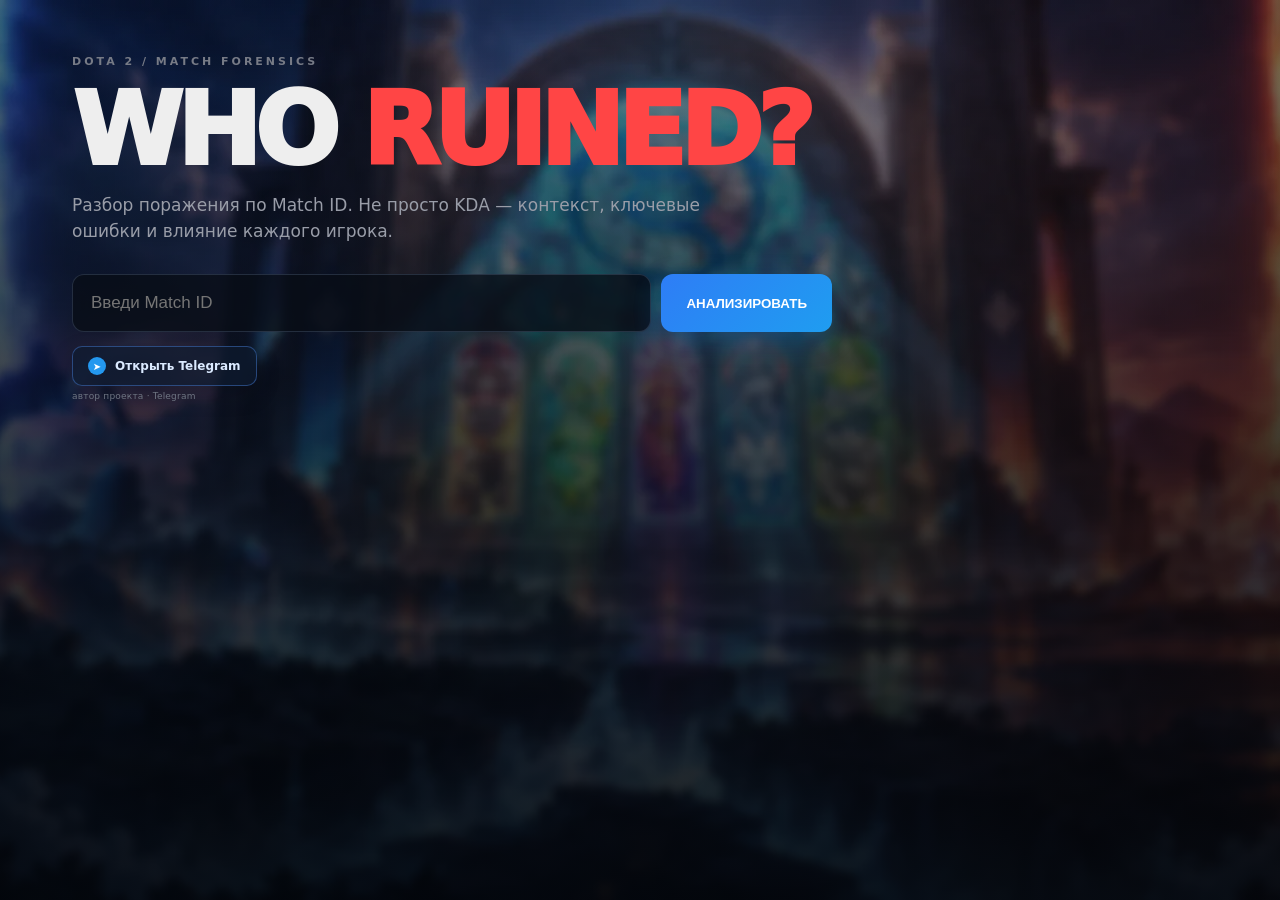
==== index.html @ 7ba457ff "Add files via upload" ====
<!doctype html>
<html lang="ru">
<head>
<meta charset="utf-8"><meta name="viewport" content="width=device-width,initial-scale=1">
<title>Who Ruined — Dota 2 Match Analyzer</title>
<link rel="stylesheet" href="css/style.css">
</head>
<body>
<div class="bg"></div>
<main class="app">
  <header>
    <div class="eyebrow">DOTA 2 / MATCH FORENSICS</div>
    <h1>WHO <span>RUINED?</span></h1>
    <p class="lead">Разбор поражения по Match ID. Не просто KDA — контекст, ключевые ошибки и влияние каждого игрока.</p>
    <form id="form" class="search">
      <input id="matchId" inputmode="numeric" placeholder="Введи Match ID" required>
      <button>АНАЛИЗИРОВАТЬ</button>
    </form>
    <a class="telegram" href="https://t.me/chinasd787" target="_blank" rel="noopener noreferrer"><span class="telegramIcon">➤</span> Открыть Telegram</a><span class="authorCaption">автор проекта · Telegram</span><div id="status" class="status"></div>
  </header>

  <section id="result" class="hidden">
    <div class="verdict">
      <div class="eyebrow">VERDICT</div>
      <div class="verdict-grid">
        <div>
          <div class="verdictHero"><img id="culpritHero" src="" alt=""></div><div class="verdictRank"><img id="culpritRank" src="" alt=""><span id="culpritRankText">—</span></div>
          <h2 id="culpritName">—</h2>
          <div class="impact"><span class="impactLabel">Влияние на поражение</span><b id="culpritScore" class="impactValue">—</b></div>
          <div id="confidence" class="confidence">Confidence —</div>
        </div>
        <div id="summary" class="summary"></div>
      </div>
      <div class="nearRuiner" id="nearRuiner"></div>
    </div>

    <div class="panel wide"><div class="panel-title">Матч в цифрах</div><div id="matchOverview"></div></div>
    <div class="panel wide winnerPanel"><div class="panel-title">Победившая команда · <span id="winnerTeamName">—</span></div><div id="winnerTeam"></div></div>
    <div class="panel wide storyPanel">
      <div class="panel-title">Как развивалась игра</div>
      <div id="matchStory"></div>
    </div>

    <div class="grid">
      <div class="panel wide">
        <div class="panel-title">Игроки проигравшей команды</div>
        <div id="players"></div>
      </div>
      <div class="panel">
        <div class="panel-title">Ключевые эпизоды</div>
        <div id="events"></div>
      </div>
    </div>

    <div class="panel">
      <div class="panel-title">Почему именно он?</div>
      <div id="reasons" class="reasons"></div>
    </div>
  </section>
</main>
<script src="js/app.js"></script>
</body>
</html>
---- css/style.css ----
*{box-sizing:border-box}html{background:#05070b}body{margin:0;background:#05070b;color:#eee;font-family:Inter,system-ui,Arial,sans-serif;min-height:100vh}.bg{position:fixed;inset:0;z-index:0;overflow:hidden;background:#05070b}.bg:before{content:"";position:absolute;inset:0;background:url('../assets/who-ruined-bg.webp') center center/cover no-repeat;}.bg:after{content:"";position:absolute;inset:0;background:linear-gradient(180deg,rgba(3,7,15,.42),rgba(4,7,13,.72) 52%,rgba(2,5,10,.9)),linear-gradient(90deg,rgba(7,27,58,.26),rgba(8,10,20,.05) 48%,rgba(70,23,10,.23));pointer-events:none}.app{position:relative;z-index:1}.app{max-width:1180px;margin:auto;padding:55px 22px 80px}.eyebrow{font-size:11px;letter-spacing:3px;color:#777b86;font-weight:800}h1{font-size:clamp(52px,9vw,100px);letter-spacing:-6px;line-height:.9;margin:18px 0 15px;font-weight:950}h1 span{color:#ff4545}.lead{max-width:680px;color:#999da8;font-size:17px;line-height:1.5}.search{display:flex;gap:10px;max-width:760px;margin-top:30px}.search input{flex:1;background:rgba(8,13,22,.78);border:1px solid rgba(100,120,150,.3);color:#fff;border-radius:12px;padding:18px;font-size:17px;outline:0}.search input:focus{border-color:#4b91f7}.telegram{display:inline-flex;align-items:center;gap:9px;margin-top:14px;padding:10px 15px;border:1px solid rgba(83,151,255,.38);border-radius:10px;background:rgba(14,27,48,.68);color:#dbeaff;text-decoration:none;font-size:12px;font-weight:800;box-shadow:0 8px 24px rgba(0,0,0,.16);}.telegram:hover{background:rgba(22,49,83,.82);border-color:rgba(83,151,255,.65);transform:translateY(-1px)}.telegramIcon{width:18px;height:18px;border-radius:50%;display:grid;place-items:center;background:#2498ef;color:#fff;font-size:10px}.authorCaption{display:block;margin-top:5px;color:#6e7582;font-size:9px;letter-spacing:.2px}.search button{border:0;border-radius:12px;background:linear-gradient(135deg,#2e7df6,#1f9df0);color:#fff;font-weight:900;padding:0 25px;cursor:pointer;box-shadow:0 8px 28px rgba(23,108,230,.22)}.status{min-height:24px;margin-top:12px;color:#777b86;font-size:13px}.hidden{display:none}.verdict,.panel{background:rgba(8,11,17,.84);border:1px solid rgba(105,120,145,.24);border-radius:18px;box-shadow:0 18px 60px rgba(0,0,0,.22);}.verdict{padding:27px;margin-top:35px}.verdict-grid{display:grid;grid-template-columns:1fr 1.5fr;gap:30px;align-items:center}.verdict h2{font-size:34px;margin:8px 0}.score b{font-size:60px;color:#ff4b4b}.score span{color:#777;font-size:18px}.confidence{color:#7bd59a;margin-top:4px}.summary{color:#a8abb4;line-height:1.6}.grid{display:grid;grid-template-columns:1fr 1fr;gap:15px;margin-top:15px}.panel{padding:22px;margin-top:15px}.grid .panel{margin-top:0}.panel-title{font-size:12px;text-transform:uppercase;letter-spacing:2px;color:#777b86;font-weight:900;margin-bottom:14px}.player{display:grid;grid-template-columns:42px 1fr auto;gap:12px;align-items:center;padding:14px 0;border-bottom:1px solid #20232a}.player:last-child{border:0}.avatar{width:38px;height:38px;border-radius:10px;background:#252832;display:grid;place-items:center;font-weight:900}.pname{font-weight:800}.meta{color:#777b86;font-size:12px;margin-top:3px}.pScore{font-weight:950;font-size:22px}.pScore.bad{color:#ff5555}.pScore.good{color:#6dd897}.event{padding:14px;border:1px solid #242730;border-radius:12px;margin-bottom:9px}.event b{display:block}.event small{color:#777b86}.event.danger{border-color:#5a2b31}.reasons{display:grid;grid-template-columns:repeat(2,1fr);gap:10px}.reason{padding:15px;background:#111319;border-radius:12px;border-left:3px solid #ff4545}.reason strong{display:block}.reason span{color:#969aa4;font-size:13px;line-height:1.45}.empty{color:#777b86;padding:15px 0}@media(max-width:750px){.search,.verdict-grid,.grid{display:flex;flex-direction:column}.search button{height:54px}.reasons{grid-template-columns:1fr}.app{padding-top:35px}}

.wide{grid-column:1/-1}.ov{display:grid;grid-template-columns:repeat(6,1fr);gap:10px}.ov div{background:#111319;border:1px solid #22252d;border-radius:12px;padding:14px}.ov span{display:block;color:#777b86;font-size:11px;text-transform:uppercase;letter-spacing:1px}.ov b{display:block;font-size:20px;margin-top:6px}.playerCard{padding:16px 0;border-bottom:1px solid #20232a}.playerCard:last-child{border:0}.playerCard.culprit{background:linear-gradient(90deg,rgba(255,69,69,.08),transparent);padding:16px;border-radius:12px}.playerHead{display:grid;grid-template-columns:52px 1fr auto;gap:12px;align-items:center}.heroIcon{width:52px;height:52px;border-radius:10px;object-fit:cover;background:#252832}.heroName{color:#ffb3b3;font-size:12px;margin-top:3px}.pScore{font-size:24px;font-weight:950;color:#ff5555}.statgrid{display:grid;grid-template-columns:repeat(6,1fr);gap:7px;margin:13px 0}.statgrid span{background:#111319;border-radius:8px;padding:8px;color:#777b86;font-size:10px}.statgrid b{display:block;color:#eee;font-size:13px;margin-top:3px}.build{display:flex;align-items:center;gap:7px;color:#777b86;font-size:11px}.build img{width:34px;height:34px;border-radius:7px;object-fit:cover;background:#20232a;border:1px solid #2b2f38}.build em{font-style:normal}.event:not(.danger){border-color:#273a31}
@media(max-width:900px){.ov{grid-template-columns:repeat(3,1fr)}.statgrid{grid-template-columns:repeat(3,1fr)}}
@media(max-width:550px){.ov{grid-template-columns:repeat(2,1fr)}.statgrid{grid-template-columns:repeat(2,1fr)}}
.heroName b{font-weight:700}.heroName small{opacity:.55;font-size:10px}

.verdictHero img{width:88px;height:88px;object-fit:cover;border-radius:10px;display:block;margin-bottom:8px}
.verdictRank{display:flex;align-items:center;gap:8px;margin:4px 0 8px}
.verdictRank img{width:38px;height:38px;object-fit:contain}

.hint{margin-top:10px;font-size:12px;opacity:.6}

.verdict{overflow:hidden}.verdict-grid{align-items:start}.verdictCopy{padding-top:2px}.verdictCopy p{color:#b5b8c1;line-height:1.65;margin:0 0 13px;font-size:15px}.verdictCopy p strong{color:#fff}.vmetrics{display:grid;grid-template-columns:repeat(2,1fr);gap:8px;margin:16px 0}.vmetric{background:#111319;border:1px solid #242730;border-radius:11px;padding:11px}.vmetric span{display:block;color:#777b86;font-size:10px;text-transform:uppercase;letter-spacing:1px}.vmetric b{display:block;font-size:15px;margin-top:4px;color:#eee}.vmetric small{display:block;color:#737782;font-size:10px;margin-top:3px}.verdictReasons h3{font-size:13px;text-transform:uppercase;letter-spacing:1.5px;color:#8a8e98;margin:14px 0 8px}.verdictReasons ul,.nearReasons{list-style:none;padding:0;margin:0;display:grid;gap:7px}.verdictReasons li,.nearReasons li{background:#111319;border-left:2px solid #ff4545;border-radius:9px;padding:9px 11px}.verdictReasons li b,.nearReasons li b{display:block;font-size:12px}.verdictReasons li span,.nearReasons li span{display:block;color:#858993;font-size:11px;line-height:1.4;margin-top:2px}.nearRuiner{grid-column:1/-1;margin-top:4px;background:linear-gradient(135deg,rgba(255,69,69,.08),rgba(255,255,255,.015));border:1px solid #3a2930;border-radius:14px;padding:15px}.nearHead{display:grid;grid-template-columns:48px 1fr auto;gap:11px;align-items:center}.nearHead img{width:48px;height:48px;border-radius:9px;object-fit:cover;background:#20232a}.nearLabel{font-size:9px;letter-spacing:1.7px;color:#ff8d8d;font-weight:900}.nearHead h3{font-size:17px;margin:3px 0 0}.nearHead p{margin:2px 0 0;color:#888c96;font-size:11px}.nearHead>strong{font-size:30px;color:#ff7777}.nearStats{display:grid;grid-template-columns:repeat(4,1fr);gap:7px;margin:12px 0}.nearStats span{background:#0d0f13;border-radius:8px;padding:7px;color:#777b86;font-size:10px}.nearStats b{color:#eee;margin-left:3px}.nearEmpty{color:#777b86;font-size:12px}.nearReasons{grid-template-columns:repeat(3,1fr)}.nearReasons li{border-left-color:#9a4d55}.nearReasons li b{font-size:11px}@media(max-width:750px){.vmetrics,.nearReasons,.nearStats{grid-template-columns:1fr}.nearHead{grid-template-columns:48px 1fr auto}}

/* Verdict: human-readable impact instead of a cryptic /100 score */
.impact{margin-top:10px}.impactLabel{display:block;color:#777b86;font-size:10px;text-transform:uppercase;letter-spacing:1.3px;font-weight:900}.impactValue{display:inline-block;margin-top:5px;font-size:24px;font-weight:950}.impactValue.very-high,.impactValue.high{color:#ff5b5b}.impactValue.moderate{color:#ffb45b}.impactValue.low{color:#d8c66b}.impactValue.minimal{color:#78d39a}
.event{padding:14px 15px}.eventTop{display:flex;align-items:center;justify-content:space-between;gap:8px;margin-bottom:8px}.eventTime{font-size:11px;color:#777b86;font-weight:800}.eventTag{font-size:8px;letter-spacing:1px;color:#72d79a;border:1px solid #31523e;border-radius:999px;padding:4px 7px;font-weight:900}.eventTag.bad{color:#ff9a9a;border-color:#603139}.eventWhat,.eventWhy{font-size:12px;line-height:1.45;color:#9b9faa;margin-top:7px}.eventWhat strong,.eventWhy strong{color:#d9dbe0}.eventWhy{padding-top:7px;border-top:1px solid #20232a}.event b{font-size:14px}.eventPlayer{display:flex;align-items:center;gap:10px;margin:4px 0 10px}.eventPlayer img{width:38px;height:38px;border-radius:8px;object-fit:cover;background:#20232a;border:1px solid #303541}.eventPlayer strong{display:block;font-size:13px;color:#eee}.eventPlayer span{display:block;color:#8d929e;font-size:11px;margin-top:2px}

.storyPanel{overflow:hidden}.storyGrid{display:grid;grid-template-columns:1fr 1fr;gap:10px}.phases{display:grid;gap:8px;grid-row:span 2}.phase,.turning,.lesson,.innocence{background:#111319;border:1px solid #242730;border-radius:12px;padding:14px}.phaseHead{display:flex;justify-content:space-between;align-items:center}.phaseHead b{font-size:14px}.phaseHead span,.phase small{color:#777b86;font-size:10px}.phase p{margin:8px 0 5px;color:#9b9faa;font-size:12px;line-height:1.45}.phase.bad{border-left:3px solid #ff5353}.phase.good{border-left:3px solid #69d594}.phase.neutral{border-left:3px solid #555b67}.turning{border-color:#573139;background:linear-gradient(135deg,rgba(255,69,69,.08),#111319)}.storyLabel{font-size:9px;letter-spacing:1.5px;color:#ff8585;font-weight:900}.goodLabel{color:#70d69a}.turning h3,.lesson h3,.innocence h3{font-size:16px;margin:8px 0 4px}.turnTime{font-size:12px;color:#ff9b9b;font-weight:900}.turning p,.lesson p,.innocence p{color:#9b9faa;font-size:12px;line-height:1.5;margin:9px 0}.turning>b{display:block;color:#ddd;font-size:11px;line-height:1.45}.lesson{border-color:#39452e}.nextGame{margin-top:10px;padding:10px;background:#0d0f13;border-radius:9px}.nextGame span{display:block;color:#777b86;font-size:9px;text-transform:uppercase;letter-spacing:1px}.nextGame b{display:block;color:#ddd;font-size:11px;margin-top:4px;line-height:1.4}.innocence{border-color:#294235}.innocence{background:linear-gradient(135deg,rgba(83,199,126,.05),#111319)}
@media(max-width:750px){.storyGrid{grid-template-columns:1fr}.phases{grid-row:auto}}

/* Winning team overview */
.winnerPanel{border-color:rgba(90,190,130,.25)}.winnerPanel .panel-title span{color:#75d69b}.winnerPlayer{display:grid;grid-template-columns:52px 1fr auto;align-items:center;gap:12px;padding:12px 0;border-bottom:1px solid #202a25}.winnerPlayer:last-child{border-bottom:0}.winnerPlayerMain b,.winnerPlayerMain span,.winnerPlayerMain small{display:block}.winnerPlayerMain b{font-size:14px}.winnerPlayerMain span{font-size:12px;color:#a0d7b4;margin-top:3px}.winnerPlayerMain small{font-size:11px;color:#828b87;margin-top:5px}.winnerPlayer>strong{font-size:13px;color:#7bd59a;white-space:nowrap}@media(max-width:550px){.winnerPlayer{grid-template-columns:42px 1fr}.winnerPlayer .heroIcon{width:42px;height:42px}.winnerPlayer>strong{grid-column:2}}
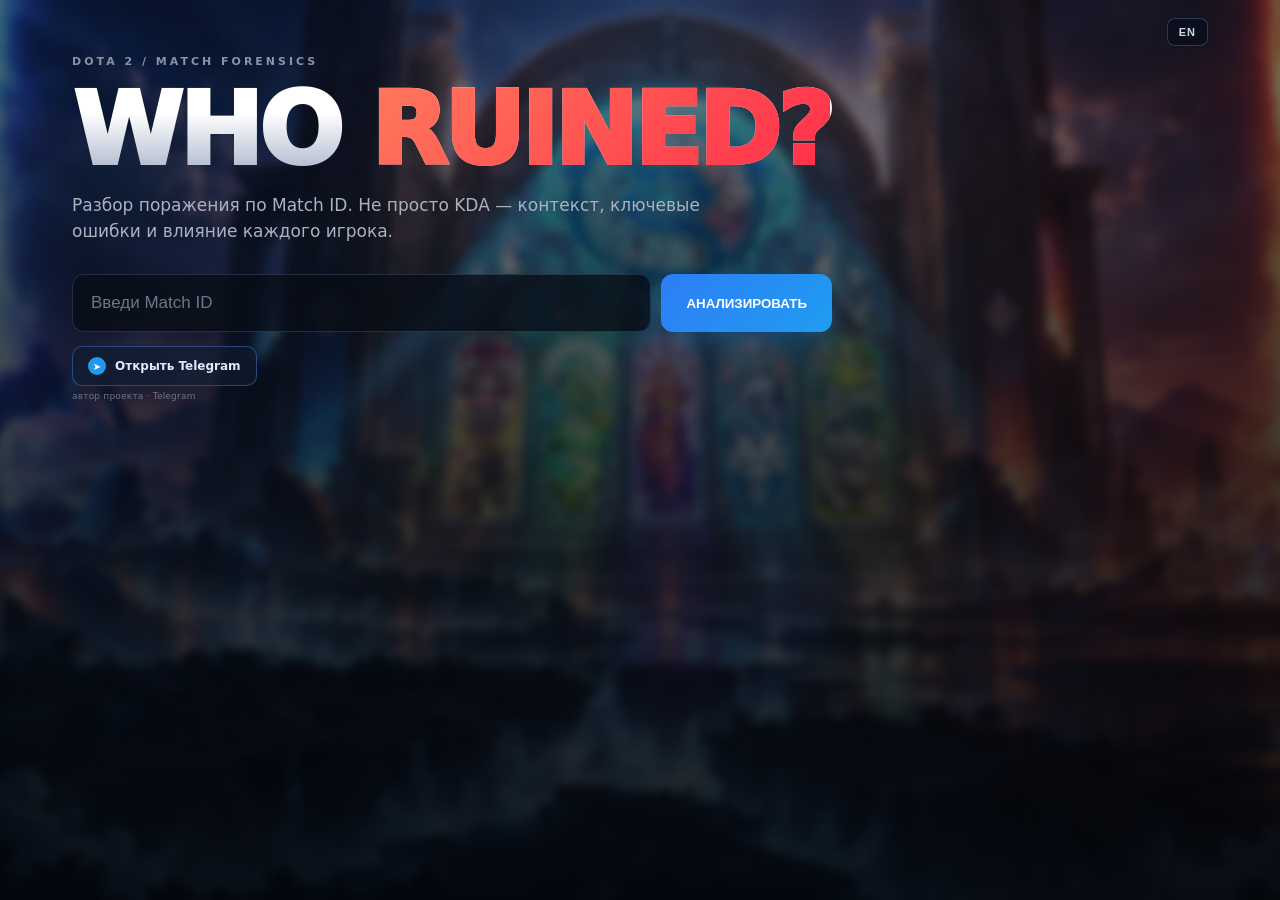
==== commit e37d7978: "Add files via upload" ====
--- a/index.html
+++ b/index.html
@@ -2,12 +2,14 @@
 <html lang="ru">
 <head>
 <meta charset="utf-8"><meta name="viewport" content="width=device-width,initial-scale=1">
+<meta name="description" content="Who Ruined — разбор поражения в Dota 2 по Match ID"><meta name="theme-color" content="#05070b">
 <title>Who Ruined — Dota 2 Match Analyzer</title>
 <link rel="stylesheet" href="css/style.css">
 </head>
 <body>
 <div class="bg"></div>
 <main class="app">
+  <button id="langBtn" class="langBtn" type="button" aria-label="Language">EN</button>
   <header>
     <div class="eyebrow">DOTA 2 / MATCH FORENSICS</div>
     <h1>WHO <span>RUINED?</span></h1>
@@ -16,25 +18,30 @@
       <input id="matchId" inputmode="numeric" placeholder="Введи Match ID" required>
       <button>АНАЛИЗИРОВАТЬ</button>
     </form>
-    <a class="telegram" href="https://t.me/chinasd787" target="_blank" rel="noopener noreferrer"><span class="telegramIcon">➤</span> Открыть Telegram</a><span class="authorCaption">автор проекта · Telegram</span><div id="status" class="status"></div>
+    <a class="telegram" href="https://t.me/chinasd787" target="_blank" rel="noopener noreferrer"><span class="telegramIcon">➤</span> Открыть Telegram</a><span class="authorCaption">автор проекта · Telegram</span><div id="status" class="status" role="status"></div><div id="parseNotice"></div><div id="history" class="history"></div>
   </header>
 
   <section id="result" class="hidden">
     <div class="verdict">
-      <div class="eyebrow">VERDICT</div>
+      <div class="verdictTop"><div class="eyebrow ruinerEyebrow">РУИНЕР</div><button id="whyRuinerBtn" type="button" class="whyRuinerBtn">ПОЧЕМУ ИМЕННО ОН?</button><button id="advocateBtn" type="button" class="whyRuinerBtn advBtn">АДВОКАТ</button></div>
       <div class="verdict-grid">
         <div>
           <div class="verdictHero"><img id="culpritHero" src="" alt=""></div><div class="verdictRank"><img id="culpritRank" src="" alt=""><span id="culpritRankText">—</span></div>
           <h2 id="culpritName">—</h2>
           <div class="impact"><span class="impactLabel">Влияние на поражение</span><b id="culpritScore" class="impactValue">—</b></div>
-          <div id="confidence" class="confidence">Confidence —</div>
+          <div id="confidence" class="confidence">Уверенность модели —</div>
         </div>
         <div id="summary" class="summary"></div>
       </div>
+      <div id="awards" class="awards verdictAwards"></div>
       <div class="nearRuiner" id="nearRuiner"></div>
+      <div id="advocate" class="advocate hidden"></div>
     </div>
 
+    <div class="panel wide resultScreen"><div class="resultScreenHead"><div><div class="eyebrow">MATCH REPORT</div><h2>Итоги матча</h2><p id="resultSubtitle">Ключевые игроки и переломные моменты</p></div><div class="btnRow"><button id="shareResult" type="button" class="shareBtn">КОПИРОВАТЬ ИТОГ</button><button id="shareCard" type="button" class="shareBtn alt">СКАЧАТЬ КАРТОЧКУ</button></div></div></div>
     <div class="panel wide"><div class="panel-title">Матч в цифрах</div><div id="matchOverview"></div></div>
+    <div class="panel wide"><div class="panel-title">Как менялось преимущество по золоту</div><div id="goldGraph" class="goldGraph"></div><div class="graphLegend"><span><i class="radDot"></i> Radiant</span><span><i class="direDot"></i> Dire</span><span><i class="deathDot"></i> Смерти руинера</span><small>График строится по доступным временным данным OpenDota.</small></div></div>
+    <div class="panel wide"><div class="panel-title">Сравнение с ожиданиями</div><p class="panelHint">GPM и XPM сопоставляются с контекстным ориентиром модели. Это не абсолютный рейтинг игрока.</p><div id="roleCompare" class="roleCompare"></div></div>
     <div class="panel wide winnerPanel"><div class="panel-title">Победившая команда · <span id="winnerTeamName">—</span></div><div id="winnerTeam"></div></div>
     <div class="panel wide storyPanel">
       <div class="panel-title">Как развивалась игра</div>
@@ -52,12 +59,11 @@
       </div>
     </div>
 
-    <div class="panel">
-      <div class="panel-title">Почему именно он?</div>
-      <div id="reasons" class="reasons"></div>
-    </div>
+
   </section>
 </main>
+<div id="whyRuinerModal" class="whyModal hidden" role="dialog" aria-modal="true" aria-labelledby="whyRuinerTitle"><div class="whyModalBackdrop" data-close-why="1"></div><div class="whyModalCard"><div class="whyModalHead"><h2 id="whyRuinerTitle">Почему именно он?</h2><button id="closeWhyRuiner" type="button" class="closeWhy" aria-label="Закрыть">×</button></div><p class="whyModalIntro">Разбор основан на показателях матча и доступных игровых событиях. Это оценка модели, а не утверждение, что один игрок единолично проиграл матч.</p><div id="whyRuinerContent" class="reasons"></div></div></div>
 <script src="js/app.js"></script>
+<script src="js/extras.js"></script>
 </body>
 </html>
--- a/css/style.css
+++ b/css/style.css
@@ -22,3 +22,82 @@
 
 /* Winning team overview */
 .winnerPanel{border-color:rgba(90,190,130,.25)}.winnerPanel .panel-title span{color:#75d69b}.winnerPlayer{display:grid;grid-template-columns:52px 1fr auto;align-items:center;gap:12px;padding:12px 0;border-bottom:1px solid #202a25}.winnerPlayer:last-child{border-bottom:0}.winnerPlayerMain b,.winnerPlayerMain span,.winnerPlayerMain small{display:block}.winnerPlayerMain b{font-size:14px}.winnerPlayerMain span{font-size:12px;color:#a0d7b4;margin-top:3px}.winnerPlayerMain small{font-size:11px;color:#828b87;margin-top:5px}.winnerPlayer>strong{font-size:13px;color:#7bd59a;white-space:nowrap}@media(max-width:550px){.winnerPlayer{grid-template-columns:42px 1fr}.winnerPlayer .heroIcon{width:42px;height:42px}.winnerPlayer>strong{grid-column:2}}
+
+/* Match report / role-aware comparison */
+.resultScreen{border-color:rgba(95,145,210,.32);background:linear-gradient(135deg,rgba(17,25,39,.96),rgba(8,11,17,.94))}.resultScreenHead{display:flex;align-items:center;justify-content:space-between;gap:18px;margin-bottom:20px}.resultScreenHead h2{font-size:28px;margin:5px 0}.resultScreenHead p,.panelHint{font-size:12px;color:#858c9a;margin:0}.shareBtn{border:1px solid #35465f;background:#182338;color:#c8ddff;border-radius:9px;padding:12px 15px;font-weight:850;font-size:10px;letter-spacing:1px;cursor:pointer}.shareBtn:hover{background:#223754}.awards{display:grid;grid-template-columns:repeat(3,minmax(0,1fr));gap:11px}.awardCard{padding:16px;border:1px solid #292f3a;background:rgba(10,13,19,.7);border-radius:13px;min-width:0}.awardCard.good{border-top:2px solid #69d79a}.awardCard.neutral{border-top:2px solid #7baeff}.awardCard.bad{border-top:2px solid #ff666b}.awardLabel{font-size:9px;letter-spacing:1.5px;font-weight:950;color:#8993a4}.awardCard.good .awardLabel{color:#72dca0}.awardCard.bad .awardLabel{color:#ff8589}.awardPlayer{display:flex;align-items:center;gap:10px;margin-top:13px}.awardPlayer img{width:46px;height:46px;object-fit:cover;border-radius:9px;background:#242a35}.awardPlayer b,.awardPlayer span{display:block}.awardPlayer b{font-size:13px;overflow-wrap:anywhere}.awardPlayer span{font-size:10px;color:#8e98a8;margin-top:4px}.awardCard p{font-size:11px;color:#b1b8c5;margin:12px 0 8px}.awardCard small{font-size:10px;color:#7f8999;line-height:1.5}.goldGraph svg{width:100%;height:auto;display:block;margin-top:8px}.graphLabels{display:flex;justify-content:space-between;color:#8a94a5;font-size:10px}.graphFoot{font-size:10px;color:#778293;margin-top:7px}.graphLegend{display:flex;align-items:center;gap:15px;flex-wrap:wrap;color:#8a94a5;font-size:10px;margin-top:8px}.graphLegend i{display:inline-block;width:7px;height:7px;border-radius:50%;margin-right:5px}.radDot{background:#7bb7ff}.direDot{background:#ff986e}.graphLegend small{margin-left:auto;color:#656f7e}.roleCompare{display:grid;gap:7px;margin-top:13px}.roleRow{display:grid;grid-template-columns:40px minmax(130px,1.3fr) minmax(110px,1fr) minmax(110px,1fr) auto;gap:11px;align-items:center;padding:10px;background:#10141c;border:1px solid #252b36;border-radius:10px}.roleRow>img{width:40px;height:40px;object-fit:cover;border-radius:7px;background:#252a35}.rolePlayer b,.rolePlayer span{display:block}.rolePlayer b{font-size:12px}.rolePlayer span{font-size:10px;color:#7f8999;margin-top:4px}.roleMetric>span{display:block;color:#778293;font-size:9px;margin-bottom:5px}.roleMetric>div{height:4px;border-radius:99px;background:#252b36;overflow:hidden}.roleMetric>div i{display:block;height:100%;background:linear-gradient(90deg,#4b83d5,#74d7a0);border-radius:99px}.roleMetric>b{display:block;font-size:11px;margin-top:5px}.roleMetric>b small{color:#8d9cb1;font-size:9px;margin-left:3px}.teamTag{font-style:normal;font-size:8px;letter-spacing:.5px;font-weight:900;white-space:nowrap}.teamTag.won{color:#70d89b}.teamTag.lost{color:#ff8787}
+@media(max-width:800px){.awards{grid-template-columns:1fr}.roleRow{grid-template-columns:36px 1fr 1fr}.roleRow>img{width:36px;height:36px}.rolePlayer{grid-column:2/-1;grid-row:1}.roleMetric{grid-row:2}.teamTag{grid-column:3;grid-row:1;justify-self:end}.resultScreenHead{align-items:flex-start;flex-direction:column}.graphLegend small{margin-left:0}}
+
+/* Update 3.10: ruiner label, awards placement and explanation modal */
+.verdictTop{display:flex;align-items:center;justify-content:space-between;gap:14px;margin-bottom:18px}
+.ruinerEyebrow{font-size:15px;letter-spacing:3px;color:#ff4545;font-weight:950;text-shadow:0 0 18px rgba(255,55,65,.2)}
+.whyRuinerBtn{border:1px solid rgba(255,75,82,.55);background:rgba(75,17,24,.45);color:#ff9b9f;border-radius:8px;padding:10px 13px;font-size:10px;font-weight:900;letter-spacing:.7px;cursor:pointer}
+.whyRuinerBtn:hover{background:rgba(115,25,33,.65);border-color:#ff666b;color:#fff}
+.verdictAwards{margin-top:24px;grid-template-columns:repeat(3,minmax(0,1fr))}
+.whyModal{position:fixed;inset:0;z-index:20;display:grid;place-items:center;padding:20px}
+.whyModal.hidden{display:none}
+.whyModalBackdrop{position:absolute;inset:0;background:rgba(0,0,0,.78);backdrop-filter:blur(7px)}
+.whyModalCard{position:relative;width:min(760px,100%);max-height:min(82vh,850px);overflow:auto;padding:24px;background:#0c1018;border:1px solid rgba(255,90,100,.32);border-radius:16px;box-shadow:0 28px 100px rgba(0,0,0,.6)}
+.whyModalHead{display:flex;align-items:center;justify-content:space-between;gap:15px}
+.whyModalHead h2{margin:0;color:#ff696f;font-size:23px}
+.closeWhy{width:36px;height:36px;border:1px solid #363b47;border-radius:9px;background:#171b24;color:#ddd;font-size:25px;line-height:1;cursor:pointer}
+.whyModalIntro{font-size:13px;line-height:1.6;color:#9da4b2;margin:14px 0 18px}
+.whyModalCard .reasons{grid-template-columns:repeat(2,minmax(0,1fr))}
+@media(max-width:750px){.verdictAwards{grid-template-columns:1fr}.whyModalCard{padding:18px}.whyModalCard .reasons{grid-template-columns:1fr}.verdictTop{align-items:flex-start}}
+
+/* ===== v4.0 visual polish ===== */
+:root{--ac:#ff4545;--bl:#4b91f7;--glass:rgba(9,13,21,.72)}
+h1{letter-spacing:-4px;background:linear-gradient(180deg,#fff 30%,#a9b4c9);-webkit-background-clip:text;background-clip:text;color:transparent}
+h1 span{background:linear-gradient(135deg,#ff7a5c,#ff2d4a);-webkit-background-clip:text;background-clip:text;color:transparent;filter:drop-shadow(0 0 22px rgba(255,60,70,.35))}
+.eyebrow{color:#8a93a6}.lead{color:#aab1bf}
+.verdict,.panel{background:var(--glass);-webkit-backdrop-filter:blur(14px) saturate(1.2);backdrop-filter:blur(14px) saturate(1.2);transition:border-color .25s}
+.verdict{border-color:rgba(255,80,90,.3);box-shadow:0 24px 80px rgba(0,0,0,.38),0 0 90px rgba(255,50,60,.07)}
+.panel:hover{border-color:rgba(125,155,205,.4)}
+.panel-title{position:relative;padding-left:13px}
+.panel-title:before{content:"";position:absolute;left:0;top:.12em;bottom:.12em;width:3px;border-radius:3px;background:linear-gradient(var(--ac),var(--bl))}
+@keyframes rise{from{opacity:0;transform:translateY(14px)}to{opacity:1;transform:none}}
+#result:not(.hidden)>*{animation:rise .5s both}
+#result>*:nth-child(2){animation-delay:.05s}#result>*:nth-child(3){animation-delay:.1s}#result>*:nth-child(4){animation-delay:.15s}#result>*:nth-child(n+5){animation-delay:.2s}
+.search input{transition:border-color .2s,box-shadow .2s}.search input:focus{box-shadow:0 0 0 4px rgba(75,145,247,.16)}
+.search input::placeholder{color:#6d7686}
+.search button{transition:transform .15s,box-shadow .2s}.search button:hover{transform:translateY(-1px);box-shadow:0 12px 34px rgba(23,108,230,.42)}.search button:active{transform:none}
+:focus-visible{outline:2px solid var(--bl);outline-offset:2px}
+.playerCard,.winnerPlayer,.awardCard{transition:transform .2s,border-color .2s}
+.playerCard:hover,.awardCard:hover{transform:translateY(-2px)}
+.playerCard.culprit{box-shadow:0 0 0 1px rgba(255,70,80,.5),0 0 44px rgba(255,50,60,.13)}
+.verdictHero img{filter:drop-shadow(0 10px 30px rgba(255,50,60,.3))}
+@keyframes spin{to{transform:rotate(360deg)}}
+.status.loading:before{content:"";display:inline-block;width:12px;height:12px;margin-right:8px;border:2px solid #3a4558;border-top-color:var(--bl);border-radius:50%;vertical-align:-2px;animation:spin .7s linear infinite}
+.status.err{color:#ff8a8f}
+.deathMark{fill:#ff4b55;stroke:#fff;stroke-width:1.5;cursor:help}
+.deathDot{display:inline-block;width:9px;height:9px;border-radius:50%;background:#ff4b55;border:1.5px solid #fff;margin-right:4px}
+.langBtn{position:absolute;top:18px;right:22px;border:1px solid rgba(120,140,175,.35);background:rgba(10,16,27,.7);color:#cfd8ea;border-radius:8px;padding:7px 11px;font-size:11px;font-weight:900;letter-spacing:1px;cursor:pointer;backdrop-filter:blur(8px)}
+.langBtn:hover{border-color:var(--bl);color:#fff}
+.btnRow{display:flex;gap:10px;flex-wrap:wrap}
+.shareBtn.alt{background:rgba(20,40,70,.55);border-color:rgba(83,151,255,.45);color:#cfe2ff}
+.history{display:flex;flex-wrap:wrap;gap:7px;align-items:center;margin-top:10px;color:#6e7582;font-size:12px}
+.chip{border:1px solid rgba(120,140,175,.28);background:rgba(10,16,27,.66);color:#bcc6d8;border-radius:999px;padding:5px 11px;font-size:12px;cursor:pointer;transition:border-color .2s,background .2s}
+.chip b{color:#ff7a80;margin-left:3px}.chip:hover{border-color:var(--bl);background:rgba(20,40,70,.7)}.chip.clr{color:#808a9c;padding:5px 9px}
+.notice{margin-top:10px;max-width:760px;padding:10px 14px;border:1px solid rgba(255,176,46,.4);background:rgba(60,40,8,.5);color:#ffd48a;border-radius:10px;font-size:13px;line-height:1.5}
+.notice button{margin-left:8px;border:1px solid rgba(255,176,46,.6);background:rgba(255,176,46,.14);color:#ffe2ad;border-radius:7px;padding:4px 10px;font-weight:800;font-size:11px;cursor:pointer}
+.notice button:disabled{opacity:.5;cursor:default}
+.advBtn{border-color:rgba(106,211,154,.5);background:rgba(14,52,34,.45);color:#8fe3b4;margin-left:8px}
+.advBtn:hover{background:rgba(20,80,52,.6);border-color:#6ad39a;color:#fff}
+.verdictTop{flex-wrap:wrap;gap:8px}
+.advocate{margin-top:18px;padding:18px 20px;border:1px solid rgba(106,211,154,.35);background:rgba(10,36,24,.5);border-radius:14px}
+.advocate h3{margin:0 0 10px;color:#8fe3b4;font-size:14px;letter-spacing:1.5px;text-transform:uppercase}
+.advocate ul{list-style:none;margin:0;padding:0;display:grid;gap:9px}
+.advocate li{display:grid;gap:2px}.advocate li b{color:#e7f7ee;font-size:14px}.advocate li span{color:#9fb8aa;font-size:13px;line-height:1.5}
+.leaverTag{display:inline-block;margin-left:6px;padding:2px 6px;border-radius:5px;background:rgba(255,176,46,.18);color:#ffc766;font-size:9px;font-weight:900;letter-spacing:.8px;vertical-align:2px}
+.calNote{color:#6ad39a;font-size:11px}
+::-webkit-scrollbar{width:10px;height:10px}::-webkit-scrollbar-thumb{background:#262e3d;border-radius:8px}::-webkit-scrollbar-track{background:transparent}
+@media(max-width:600px){h1{letter-spacing:-2px}.search{flex-direction:column}.search button{padding:16px}.langBtn{top:12px;right:14px}.app{padding-top:50px}}
+@media(prefers-reduced-motion:reduce){*{animation:none!important;transition:none!important}}
+
+/* ===== v4.0.1 performance fixes ===== */
+.verdict,.panel{-webkit-backdrop-filter:none;backdrop-filter:none;background:rgba(9,13,21,.9)}
+.langBtn{-webkit-backdrop-filter:none;backdrop-filter:none;background:rgba(10,16,27,.9)}
+.whyModalBackdrop{-webkit-backdrop-filter:none;backdrop-filter:none;background:rgba(0,0,0,.84)}
+h1 span{filter:none;text-shadow:none}
+.verdictHero img{filter:none}
+.bg{transform:translateZ(0);contain:strict}
+#result>*{animation-duration:.35s}
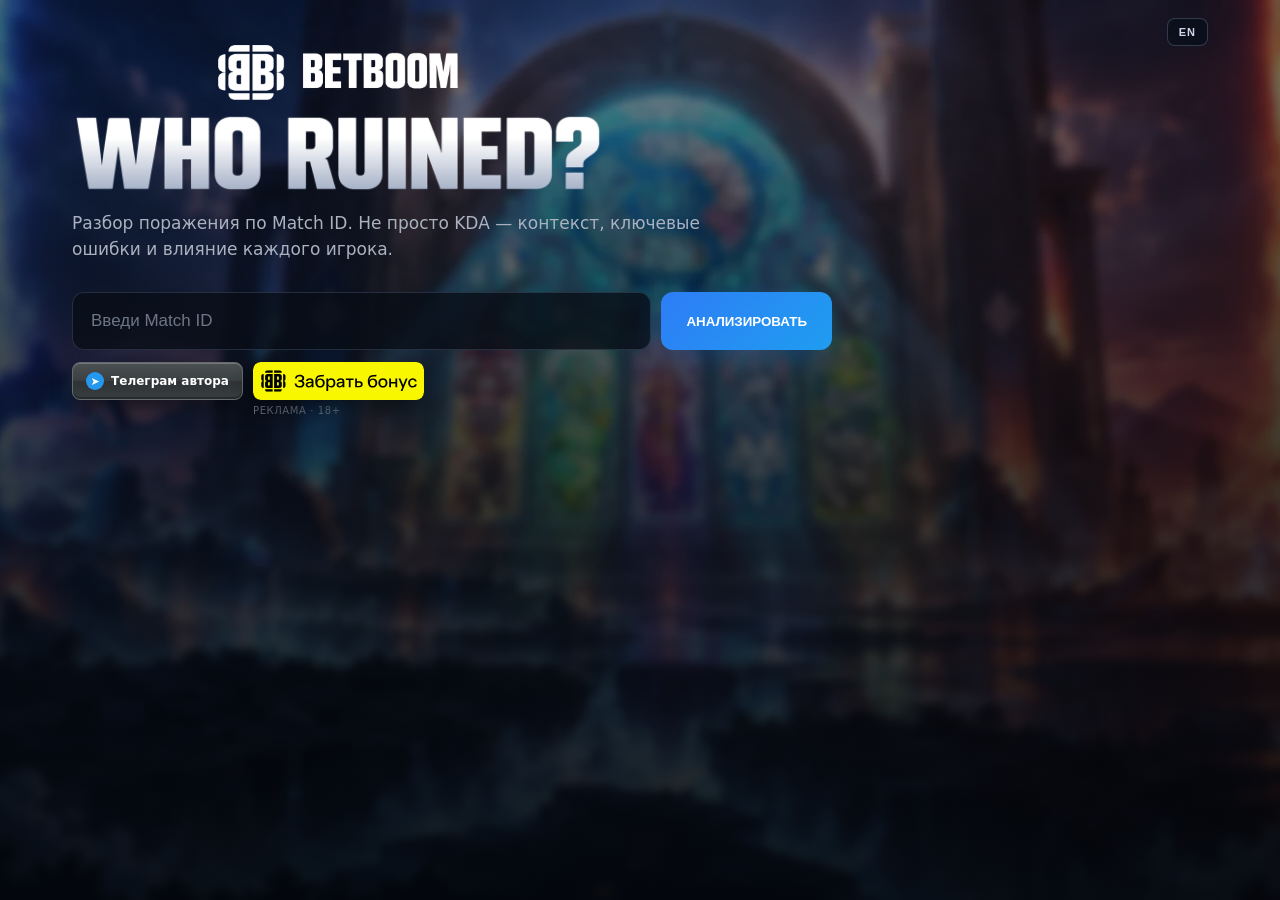
==== commit 4478f7a7: "Add files via upload" ====
--- a/index.html
+++ b/index.html
@@ -9,16 +9,18 @@
 <body>
 <div class="bg"></div>
 <main class="app">
-  <button id="langBtn" class="langBtn" type="button" aria-label="Language">EN</button>
+  <div class="topBar"><button id="langBtn" class="langBtn" type="button" aria-label="Language">EN</button></div>
   <header>
-    <div class="eyebrow">DOTA 2 / MATCH FORENSICS</div>
-    <h1>WHO <span>RUINED?</span></h1>
+    <div class="titleBlock">
+      <img class="bbLogo" src="assets/betboom-logo.png" alt="BetBoom" width="681" height="156">
+      <h1 class="titleBanner"><img src="assets/who-ruined-logo.png" alt="Who Ruined?" width="1100" height="170" fetchpriority="high"></h1>
+    </div>
     <p class="lead">Разбор поражения по Match ID. Не просто KDA — контекст, ключевые ошибки и влияние каждого игрока.</p>
     <form id="form" class="search">
       <input id="matchId" inputmode="numeric" placeholder="Введи Match ID" required>
       <button>АНАЛИЗИРОВАТЬ</button>
     </form>
-    <a class="telegram" href="https://t.me/chinasd787" target="_blank" rel="noopener noreferrer"><span class="telegramIcon">➤</span> Открыть Telegram</a><span class="authorCaption">автор проекта · Telegram</span><div id="status" class="status" role="status"></div><div id="parseNotice"></div><div id="history" class="history"></div>
+    <div class="ctaRow"><a class="telegram tgInline" href="https://t.me/chinasd787" target="_blank" rel="noopener noreferrer"><span class="telegramIcon">➤</span> Телеграм автора</a><div class="promoBlock"><a id="betboomBtn" class="betboomBtn" href="https://betboom.ru/link/RWRF7B/" target="_blank" rel="sponsored nofollow noopener noreferrer" aria-label="BetBoom — забрать бонус"><img src="assets/betboom-bonus.svg" alt="Забрать бонус — BetBoom" width="189" height="42"></a><span class="adLabel">Реклама · 18+</span></div></div><div id="status" class="status" role="status"></div><div id="parseNotice"></div><div id="history" class="history"></div>
   </header>
 
   <section id="result" class="hidden">
--- a/css/style.css
+++ b/css/style.css
@@ -101,3 +101,105 @@
 .verdictHero img{filter:none}
 .bg{transform:translateZ(0);contain:strict}
 #result>*{animation-duration:.35s}
+
+/* ===== v4.3 title banner + BetBoom promo button ===== */
+h1.titleBanner{margin:0 0 6px;letter-spacing:0;background:none;color:inherit;line-height:0}
+h1.titleBanner img{display:block;width:min(100%,560px);height:auto;border-radius:14px;box-shadow:0 14px 44px rgba(0,0,0,.5),0 0 0 1px rgba(255,255,255,.08)}
+.ctaRow{display:flex;flex-wrap:wrap;align-items:center;gap:18px 22px;margin-top:14px}
+.tgBlock{display:flex;flex-wrap:wrap;align-items:center;gap:8px 12px}
+.promoBlock{display:flex;flex-direction:column;align-items:flex-start;gap:5px}
+.betboomBtn{position:relative;display:block;width:min(100%,300px);padding:12px 18px;border-radius:14px;overflow:hidden;text-decoration:none;
+ background:linear-gradient(180deg,#f3f4f6 0%,#d9dce0 46%,#bcc0c6 50%,#d3d7db 78%,#e6e8eb 100%);
+ border:1px solid #8c9199;box-shadow:inset 0 1px 0 #fff,inset 0 -2px 0 rgba(0,0,0,.14),0 8px 22px rgba(0,0,0,.45);
+ transition:transform .15s,box-shadow .2s,filter .2s}
+.betboomBtn img{position:relative;z-index:1;display:block;width:100%;height:auto}
+.betboomBtn:before{content:"";position:absolute;top:0;bottom:0;left:-60%;width:40%;z-index:2;pointer-events:none;
+ background:linear-gradient(100deg,transparent,rgba(255,255,255,.75),transparent);transform:skewX(-18deg);transition:left .6s ease}
+.betboomBtn:hover{transform:translateY(-2px);filter:brightness(1.04);box-shadow:inset 0 1px 0 #fff,inset 0 -2px 0 rgba(0,0,0,.14),0 14px 30px rgba(0,0,0,.55)}
+.betboomBtn:hover:before{left:130%}.betboomBtn:active{transform:none}
+.adLabel{font-size:10px;letter-spacing:.6px;color:#667082;text-transform:uppercase}
+@media(max-width:600px){.betboomBtn{width:100%}.ctaRow{gap:14px}}
+
+/* ===== v4.4 dark / white-ink style for banner and BetBoom button ===== */
+h1.titleBanner img{box-shadow:0 14px 44px rgba(0,0,0,.55),0 0 0 1px rgba(255,255,255,.14)}
+.betboomBtn{background:linear-gradient(180deg,#3a3f41 0%,#2a2e30 47%,#1d2022 51%,#262a2c 80%,#2f3436 100%);
+ border:1px solid #4d5356;box-shadow:inset 0 1px 0 rgba(255,255,255,.22),inset 0 -2px 0 rgba(0,0,0,.35),0 8px 22px rgba(0,0,0,.5)}
+.betboomBtn:before{background:linear-gradient(100deg,transparent,rgba(255,255,255,.28),transparent)}
+.betboomBtn:hover{filter:brightness(1.12);border-color:#6a7174;box-shadow:inset 0 1px 0 rgba(255,255,255,.3),inset 0 -2px 0 rgba(0,0,0,.35),0 14px 30px rgba(0,0,0,.6)}
+
+/* ===== v4.5 lettering logo, BetBoom mark, one-line CTA row ===== */
+.brandMark{width:56px;height:56px;padding:9px;margin:0 0 12px;display:flex;align-items:center;justify-content:center;border-radius:13px;
+ background:linear-gradient(180deg,#2c302f,#1d2120);border:1px solid rgba(255,255,255,.18);box-shadow:inset 0 1px 0 rgba(255,255,255,.14),0 8px 20px rgba(0,0,0,.45)}
+.brandMark img{display:block;max-width:100%;max-height:100%;width:auto;height:auto}
+h1.titleBanner{margin:0 0 6px}
+h1.titleBanner img{width:min(100%,560px);height:auto;border-radius:0;box-shadow:none;background:none}
+.ctaRow{flex-wrap:nowrap;align-items:center;gap:16px}
+.tgBlock{flex-direction:column;align-items:flex-start;gap:6px;flex:0 0 auto}
+.promoBlock{flex:0 0 auto}
+.betboomBtn{width:230px;max-width:100%;padding:9px 13px;border-radius:12px}
+@media(max-width:520px){.ctaRow{flex-wrap:wrap}.betboomBtn{width:min(100%,260px)}}
+
+/* ===== v4.6 BetBoom logo above title, equal-size CTA buttons ===== */
+.titleBlock{display:flex;flex-direction:column;align-items:center;width:min(100%,560px);margin:0 0 4px}
+.bbLogo{display:block;width:250px;max-width:70%;height:auto;border-radius:11px;margin-bottom:-2px;box-shadow:0 8px 22px rgba(0,0,0,.45)}
+.titleBlock h1.titleBanner{width:100%;margin:0}
+.ctaRow{flex-wrap:nowrap;align-items:flex-start;gap:14px}
+.tgBlock,.promoBlock{flex:1 1 0;min-width:0;max-width:210px;display:flex;flex-direction:column;align-items:stretch;gap:6px}
+.telegram,.betboomBtn{width:100%;height:76px;box-sizing:border-box}
+.telegram{display:flex;align-items:center;justify-content:center;gap:9px;font-size:14px;white-space:nowrap}
+.betboomBtn{display:flex;align-items:center;justify-content:center;padding:7px 10px;border-radius:12px}
+.betboomBtn img{width:100%;height:100%;object-fit:contain}
+@media(max-width:520px){.ctaRow{flex-wrap:nowrap}.betboomBtn{width:100%}.telegram{font-size:12px;gap:6px}}
+
+/* ===== v4.7 smaller logo + smaller aligned grey buttons ===== */
+.bbLogo{width:120px;max-width:50%;border-radius:9px;margin-bottom:4px;box-shadow:0 6px 16px rgba(0,0,0,.45)}
+h1.titleBanner img{width:min(100%,532px)}
+.ctaRow{align-items:flex-start;gap:12px;margin-top:14px}
+.tgBlock,.promoBlock{max-width:180px;gap:6px}
+.telegram,.betboomBtn{height:64px;margin:0}
+.authorCaption,.adLabel{margin:0;line-height:1.2}
+.telegram{font-size:13px;gap:8px;color:#fff;
+ background:linear-gradient(180deg,#4b5053 0%,#3b4043 48%,#2f3335 52%,#383d3f 100%);
+ border:1px solid #646a6e;box-shadow:inset 0 1px 0 rgba(255,255,255,.22),inset 0 -2px 0 rgba(0,0,0,.3),0 8px 20px rgba(0,0,0,.45);
+ transition:transform .15s,filter .2s}
+.telegram:hover{filter:brightness(1.12);transform:translateY(-2px)}
+.betboomBtn{padding:6px 9px}
+@media(max-width:520px){.telegram{font-size:12px}.bbLogo{width:104px}}
+
+/* ===== v4.8 framed title with BetBoom logo inside ===== */
+.titleBlock{width:min(100%,600px);align-items:flex-start}
+h1.titleBanner img{width:min(100%,600px);height:auto}
+
+/* ===== v4.9 frameless title, big transparent logo, yellow promo banner, mini Telegram in top bar ===== */
+.titleBlock{width:min(100%,532px);align-items:center}
+.bbLogo{display:block;width:240px;max-width:72%;height:auto;margin:0 0 -4px;border-radius:0;box-shadow:none;background:none}
+h1.titleBanner img{width:min(100%,532px)}
+.ctaRow{margin-top:16px}
+.promoBlock{flex:0 0 auto;max-width:340px;width:100%;gap:6px}
+.betboomBtn{display:block;width:100%;height:auto;padding:0;background:none;border:0;border-radius:12px;overflow:hidden;box-shadow:0 10px 28px rgba(0,0,0,.5);transition:transform .15s,box-shadow .2s,filter .2s}
+.betboomBtn:before{display:none}
+.betboomBtn img{display:block;width:100%;height:auto;object-fit:initial}
+.betboomBtn:hover{transform:translateY(-2px);filter:brightness(1.05);box-shadow:0 16px 36px rgba(0,0,0,.6)}
+.topBar{position:absolute;top:18px;right:22px;display:flex;align-items:center;gap:8px;z-index:5}
+.topBar .langBtn{position:static}
+.topBar .telegram{width:auto;height:auto;margin:0;padding:7px 11px;font-size:11px;font-weight:800;gap:6px;border-radius:8px;white-space:nowrap}
+.topBar .telegramIcon{font-size:11px}
+@media(max-width:600px){.topBar{top:12px;right:14px}.promoBlock{max-width:100%}}
+
+/* ===== v4.10 logo a bit higher, promo banner a bit smaller ===== */
+.bbLogo{margin-top:-10px;margin-bottom:12px}
+.promoBlock{max-width:290px}
+@media(max-width:600px){.promoBlock{max-width:260px}}
+
+/* ===== v4.11 small inline Telegram button under the lead text ===== */
+.leadCta{margin:-4px 0 16px}
+.telegram.tgInline{display:inline-flex;align-items:center;width:auto;height:auto;margin:0;padding:6px 12px;font-size:12px;font-weight:800;gap:7px;border-radius:8px;white-space:nowrap}
+.telegram.tgInline .telegramIcon{font-size:11px}
+
+/* ===== v4.14 Telegram + bonus button under the input, equal size ===== */
+.ctaRow{display:flex;flex-wrap:nowrap;align-items:flex-start;gap:10px;margin-top:12px}
+.ctaRow>.telegram.tgInline,.promoBlock{flex:0 1 171px;min-width:0;width:171px;max-width:171px}
+.telegram.tgInline{height:38px;justify-content:center;padding:0 10px;font-size:12px}
+.promoBlock{display:flex;flex-direction:column;gap:5px}
+.betboomBtn{width:100%;height:38px;border-radius:8px;box-shadow:0 8px 20px rgba(0,0,0,.45)}
+.betboomBtn img{display:block;width:100%;height:100%;object-fit:contain}
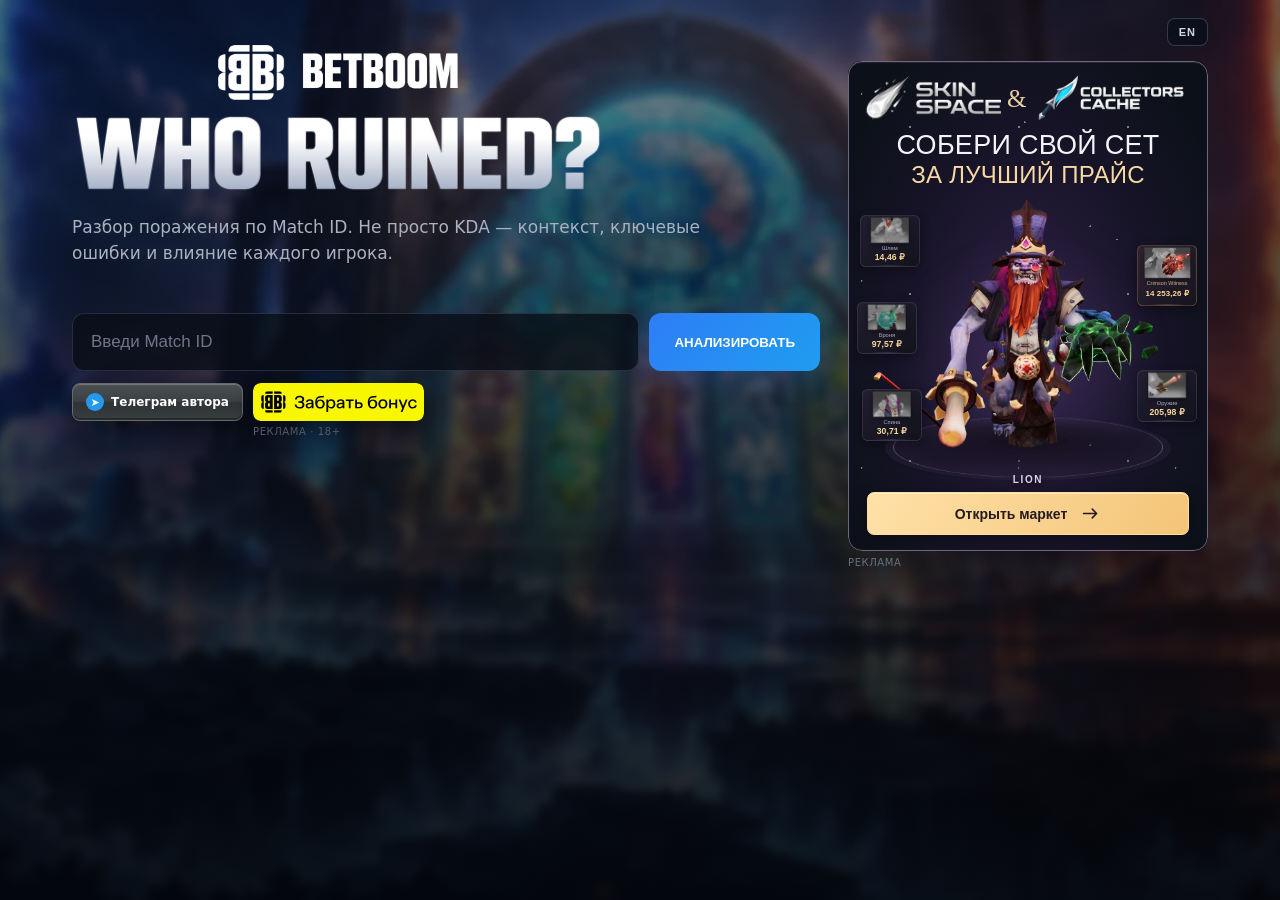
==== commit 0919b881: "Add files via upload" ====
--- a/index.html
+++ b/index.html
@@ -11,6 +11,7 @@
 <main class="app">
   <div class="topBar"><button id="langBtn" class="langBtn" type="button" aria-label="Language">EN</button></div>
   <header>
+    <div id="adLion" class="adSlot adLion"></div>
     <div class="titleBlock">
       <img class="bbLogo" src="assets/betboom-logo.png" alt="BetBoom" width="681" height="156">
       <h1 class="titleBanner"><img src="assets/who-ruined-logo.png" alt="Who Ruined?" width="1100" height="170" fetchpriority="high"></h1>
@@ -20,12 +21,12 @@
       <input id="matchId" inputmode="numeric" placeholder="Введи Match ID" required>
       <button>АНАЛИЗИРОВАТЬ</button>
     </form>
-    <div class="ctaRow"><a class="telegram tgInline" href="https://t.me/chinasd787" target="_blank" rel="noopener noreferrer"><span class="telegramIcon">➤</span> Телеграм автора</a><div class="promoBlock"><a id="betboomBtn" class="betboomBtn" href="https://betboom.ru/link/RWRF7B/" target="_blank" rel="sponsored nofollow noopener noreferrer" aria-label="BetBoom — забрать бонус"><img src="assets/betboom-bonus.svg" alt="Забрать бонус — BetBoom" width="189" height="42"></a><span class="adLabel">Реклама · 18+</span></div></div><div id="status" class="status" role="status"></div><div id="parseNotice"></div><div id="history" class="history"></div>
+    <div class="ctaRow"><a class="telegram tgInline" href="https://t.me/chinasd787" target="_blank" rel="noopener noreferrer"><span class="telegramIcon">➤</span> Телеграм автора</a><div class="promoBlock"><a id="betboomBtn" class="betboomBtn" href="https://betboom.ru/link/RWRF7B/" target="_blank" rel="sponsored nofollow noopener noreferrer" aria-label="BetBoom — забрать бонус"><img src="assets/betboom-bonus.svg" alt="Забрать бонус — BetBoom" width="189" height="42"></a><span class="adLabel">Реклама · 18+</span></div></div><div id="adMobile" class="adSlot adMobile"></div><div id="status" class="status" role="status"></div><div id="parseNotice"></div><div id="history" class="history"></div>
   </header>
 
   <section id="result" class="hidden">
     <div class="verdict">
-      <div class="verdictTop"><div class="eyebrow ruinerEyebrow">РУИНЕР</div><button id="whyRuinerBtn" type="button" class="whyRuinerBtn">ПОЧЕМУ ИМЕННО ОН?</button><button id="advocateBtn" type="button" class="whyRuinerBtn advBtn">АДВОКАТ</button></div>
+      <div class="verdictTop"><div class="eyebrow ruinerEyebrow">РУИНЕР</div><div class="vBtns"><button id="whyRuinerBtn" type="button" class="whyRuinerBtn">ПОЧЕМУ ИМЕННО ОН?</button><button id="advocateBtn" type="button" class="whyRuinerBtn advBtn">ОПРАВДАТЬ РУИНЕРА</button><button id="draftBtn" type="button" class="whyRuinerBtn draftBtn">ЧЕЙ ДРАФТ ЛУЧШЕ?</button><button id="buildBtn" type="button" class="whyRuinerBtn buildBtn">ОЦЕНКА БИЛДОВ</button></div></div>
       <div class="verdict-grid">
         <div>
           <div class="verdictHero"><img id="culpritHero" src="" alt=""></div><div class="verdictRank"><img id="culpritRank" src="" alt=""><span id="culpritRankText">—</span></div>
@@ -37,14 +38,13 @@
       </div>
       <div id="awards" class="awards verdictAwards"></div>
       <div class="nearRuiner" id="nearRuiner"></div>
-      <div id="advocate" class="advocate hidden"></div>
     </div>
 
     <div class="panel wide resultScreen"><div class="resultScreenHead"><div><div class="eyebrow">MATCH REPORT</div><h2>Итоги матча</h2><p id="resultSubtitle">Ключевые игроки и переломные моменты</p></div><div class="btnRow"><button id="shareResult" type="button" class="shareBtn">КОПИРОВАТЬ ИТОГ</button><button id="shareCard" type="button" class="shareBtn alt">СКАЧАТЬ КАРТОЧКУ</button></div></div></div>
-    <div class="panel wide"><div class="panel-title">Матч в цифрах</div><div id="matchOverview"></div></div>
-    <div class="panel wide"><div class="panel-title">Как менялось преимущество по золоту</div><div id="goldGraph" class="goldGraph"></div><div class="graphLegend"><span><i class="radDot"></i> Radiant</span><span><i class="direDot"></i> Dire</span><span><i class="deathDot"></i> Смерти руинера</span><small>График строится по доступным временным данным OpenDota.</small></div></div>
+    <div class="panel wide statsPanel"><div class="panel-title">Матч в цифрах</div><div id="matchOverview"></div><div class="statsDivider"><span>Как менялось преимущество по золоту</span></div><div id="goldGraph" class="goldGraph"></div><div class="graphLegend"><span><i class="radDot"></i> Radiant</span><span><i class="direDot"></i> Dire</span><span><i class="deathDot"></i> Смерти руинера</span><small>График строится по доступным временным данным OpenDota.</small></div></div>
     <div class="panel wide"><div class="panel-title">Сравнение с ожиданиями</div><p class="panelHint">GPM и XPM сопоставляются с контекстным ориентиром модели. Это не абсолютный рейтинг игрока.</p><div id="roleCompare" class="roleCompare"></div></div>
-    <div class="panel wide winnerPanel"><div class="panel-title">Победившая команда · <span id="winnerTeamName">—</span></div><div id="winnerTeam"></div></div>
+    
+      <div class="panel wide winnerPanel"><div class="panel-title">Победившая команда · <span id="winnerTeamName">—</span></div><div id="winnerTeam"></div></div>
     <div class="panel wide storyPanel">
       <div class="panel-title">Как развивалась игра</div>
       <div id="matchStory"></div>
@@ -64,8 +64,14 @@
 
   </section>
 </main>
-<div id="whyRuinerModal" class="whyModal hidden" role="dialog" aria-modal="true" aria-labelledby="whyRuinerTitle"><div class="whyModalBackdrop" data-close-why="1"></div><div class="whyModalCard"><div class="whyModalHead"><h2 id="whyRuinerTitle">Почему именно он?</h2><button id="closeWhyRuiner" type="button" class="closeWhy" aria-label="Закрыть">×</button></div><p class="whyModalIntro">Разбор основан на показателях матча и доступных игровых событиях. Это оценка модели, а не утверждение, что один игрок единолично проиграл матч.</p><div id="whyRuinerContent" class="reasons"></div></div></div>
+<div id="whyRuinerModal" class="whyModal hidden" role="dialog" aria-modal="true" aria-labelledby="whyRuinerTitle"><div class="whyModalBackdrop" data-close-why="1"></div><div class="whyModalCard wideCard"><div class="whyModalHead"><h2 id="whyRuinerTitle">Почему именно он?</h2><button id="closeWhyRuiner" type="button" class="closeWhy" aria-label="Закрыть">×</button></div><p class="whyModalIntro">Разбор основан на показателях матча и доступных игровых событиях. Это оценка модели, а не утверждение, что один игрок единолично проиграл матч.</p><div id="whyRuinerContent" class="reasons"></div></div></div>
+<div id="advModal" class="whyModal hidden" role="dialog" aria-modal="true" aria-labelledby="advTitle"><div class="whyModalBackdrop" data-close="1"></div><div class="whyModalCard wideCard"><div class="whyModalHead"><h2 id="advTitle">Оправдать руинера?</h2><button type="button" class="closeWhy" data-close="1" aria-label="Закрыть">×</button></div><div id="advContent"></div></div></div>
+<div id="draftModal" class="whyModal hidden" role="dialog" aria-modal="true" aria-labelledby="draftTitle"><div class="whyModalBackdrop" data-close="1"></div><div class="whyModalCard wideCard"><div class="whyModalHead"><h2 id="draftTitle">Чей драфт лучше?</h2><button type="button" class="closeWhy" data-close="1" aria-label="Закрыть">×</button></div><div id="draftBox"></div></div></div>
+<div id="buildModal" class="whyModal hidden" role="dialog" aria-modal="true" aria-labelledby="buildTitle"><div class="whyModalBackdrop" data-close="1"></div><div class="whyModalCard wideCard bvCard"><div class="whyModalHead"><h2 id="buildTitle">Оценка билдов</h2><button type="button" class="closeWhy" data-close="1" aria-label="Закрыть">×</button></div><div id="buildBox"></div></div></div>
 <script src="js/app.js"></script>
 <script src="js/extras.js"></script>
+<script src="js/builds.js"></script>
+<script src="js/why.js"></script>
+<script src="js/ads.js"></script>
 </body>
 </html>
--- a/css/style.css
+++ b/css/style.css
@@ -203,3 +203,173 @@
 .promoBlock{display:flex;flex-direction:column;gap:5px}
 .betboomBtn{width:100%;height:38px;border-radius:8px;box-shadow:0 8px 20px rgba(0,0,0,.45)}
 .betboomBtn img{display:block;width:100%;height:100%;object-fit:contain}
+
+/* ===== v5.0 builds + draft ===== */
+.build{flex-wrap:wrap}
+.build img.bp{opacity:.6}
+.build img.neutral{border-radius:50%;border-color:#c9a24a;box-shadow:0 0 0 1px rgba(201,162,74,.35)}
+.build .nSep{display:inline-block;width:1px;height:22px;background:#2b2f38;margin:0 2px}
+.build.mini{margin-top:6px;gap:4px}
+.build.mini img{width:32px;height:24px;border-radius:5px}
+.build.mini img.neutral{width:24px;height:24px}
+.draftSummary{display:flex;gap:12px;flex-wrap:wrap}
+.draftSummary>div{flex:1 1 160px;padding:12px 14px;border-radius:12px;border:1px solid #2b2f38;background:rgba(255,255,255,.03)}
+.draftSummary span{display:block;font-size:11px;color:#8b93a4;letter-spacing:.5px;text-transform:uppercase}
+.draftSummary b{font-size:26px}.dWin b{color:#6ad39a}.dLose b{color:#ff7a80}
+.draftNote{margin:8px 0 0;font-size:11px;color:#667082}
+.draftVerdict{margin:10px 0 14px;color:#cfd8ea;font-size:14px}
+.draftHead{margin:0 0 8px;font-size:11px;letter-spacing:1px;color:#8b93a4;text-transform:uppercase}
+.draftPairs{display:grid;gap:8px}
+.dPair{display:flex;align-items:center;gap:8px;flex-wrap:wrap;padding:8px 10px;border-radius:10px;border:1px solid #2b2f38;background:rgba(255,255,255,.025)}
+.dPair.lose{border-color:rgba(255,80,90,.35)}.dPair.win{border-color:rgba(106,211,154,.3)}
+.dPair img{width:40px;height:23px;border-radius:5px;object-fit:cover}
+.dPair em{font-style:normal;color:#8b93a4;font-size:12px}
+.dPair span{margin-left:auto;color:#ffb0b4;font-size:12px;font-weight:700}
+.itemTxt{display:inline-block;padding:3px 6px;border-radius:5px;background:#20232a;border:1px solid #2b2f38;font-size:10px;color:#aab1bf}
+.draftRetry{margin-left:6px;border:1px solid #4a5568;background:#1b2330;color:#cfd8ea;border-radius:7px;padding:3px 9px;font-size:11px;cursor:pointer}
+
+/* ===== v6.0 merged stats panel + defence/draft modals ===== */
+.statsPanel .statsDivider{display:flex;align-items:center;gap:12px;margin:22px 0 14px;color:#8b93a4;font-size:11px;font-weight:800;letter-spacing:1.4px;text-transform:uppercase}
+.statsPanel .statsDivider:before,.statsPanel .statsDivider:after{content:"";flex:1;height:1px;background:linear-gradient(90deg,transparent,rgba(125,155,205,.35),transparent)}
+.statsPanel .goldGraph{padding:10px 12px;border-radius:12px;background:rgba(255,255,255,.02);border:1px solid rgba(125,155,205,.15)}
+.draftBtn{border-color:rgba(75,145,247,.55);background:rgba(14,32,64,.5);color:#9cc4ff}
+.draftBtn:hover{background:rgba(20,52,100,.65);border-color:#4b91f7;color:#fff}
+.whyModalCard.wideCard{width:min(920px,100%)}
+.advHead{display:flex;align-items:center;gap:14px;margin-bottom:16px}
+.advHead img{width:64px;height:36px;border-radius:7px;object-fit:cover}
+.advHead b{display:block;font-size:17px}.advHead span{color:#8b93a4;font-size:13px}
+.advScore{margin-left:auto;font-size:34px;font-weight:900;color:#ff7a80}.advScore small{font-size:13px;color:#8b93a4;margin-left:2px}
+.advCols{display:grid;grid-template-columns:1fr 1fr;gap:12px}
+.advCol{padding:14px 16px;border-radius:12px;border:1px solid #2b2f38;background:rgba(255,255,255,.025)}
+.advCol.pro{border-color:rgba(106,211,154,.35)}.advCol.con{border-color:rgba(255,90,100,.35)}
+.advCol h3{margin:0 0 10px;font-size:12px;letter-spacing:1.2px;text-transform:uppercase}
+.advCol.pro h3{color:#8fe3b4}.advCol.con h3{color:#ff8a8f}
+.advCol ul{list-style:none;margin:0;padding:0;display:grid;gap:10px}
+.advCol li{display:grid;gap:2px}.advCol li b{font-size:14px}.advCol li span{color:#9aa3b5;font-size:13px;line-height:1.45}
+.advEmpty{margin:0;color:#8b93a4;font-size:13px}
+.advVerdict{margin-top:14px;padding:14px 16px;border-radius:12px;border:1px solid}
+.advVerdict b{display:block;font-size:17px;margin-bottom:4px}.advVerdict p{margin:0;font-size:14px;line-height:1.5;color:#cfd8ea}
+.advVerdict.no{border-color:rgba(255,70,80,.55);background:rgba(70,12,18,.45)}.advVerdict.no b{color:#ff7a80}
+.advVerdict.part{border-color:rgba(255,176,46,.5);background:rgba(60,40,8,.4)}.advVerdict.part b{color:#ffc766}
+.advVerdict.mid{border-color:rgba(255,215,90,.4);background:rgba(55,50,10,.35)}.advVerdict.mid b{color:#ffe08a}
+.advVerdict.ok{border-color:rgba(106,211,154,.5);background:rgba(10,45,28,.45)}.advVerdict.ok b{color:#8fe3b4}
+.advNote{margin:12px 0 0;font-size:11px;color:#667082}
+.draftHeadline{padding:14px 16px;border-radius:12px;border:1px solid #2b2f38;margin-bottom:6px}
+.draftHeadline b{display:block;font-size:17px}.draftHeadline span{color:#9aa3b5;font-size:13px}
+.draftHeadline.w{border-color:rgba(106,211,154,.4)}.draftHeadline.l{border-color:rgba(255,90,100,.4)}.draftHeadline.e{border-color:rgba(255,215,90,.35)}
+.draftCols{display:grid;grid-template-columns:1fr 1fr;gap:16px;margin:14px 0}
+.dHero{display:flex;align-items:center;gap:8px;margin-bottom:6px;font-size:13px}
+.dHero img{width:40px;height:23px;border-radius:5px;object-fit:cover}.dHero b{flex:0 0 96px;overflow:hidden;text-overflow:ellipsis;white-space:nowrap}
+.dBar{flex:1;height:7px;border-radius:5px;background:#1b212b;overflow:hidden}.dBar u{display:block;height:100%;border-radius:5px}
+.dBar u.up{background:#6ad39a}.dBar u.dn{background:#ff6a72}.dHero span{flex:0 0 46px;text-align:right;color:#aab1bf;font-size:12px}
+.mxWrap{overflow-x:auto;margin:6px 0 14px}.mxTable{border-collapse:separate;border-spacing:4px;margin:0 auto}
+.mxTable th img{width:44px;height:25px;border-radius:5px;object-fit:cover;display:block}
+.mxTable td.mx{min-width:44px;height:30px;text-align:center;border-radius:6px;background:#161b24;color:#aab1bf;font-size:13px;font-weight:700}
+.mxTable td.g{background:rgba(106,211,154,.22);color:#9ff0c4}.mxTable td.r{background:rgba(255,90,100,.22);color:#ff9ba0}
+.dPair span.neg{color:#ffb0b4}.dPair span.pos{color:#9ff0c4}
+@media(max-width:600px){.advCols,.draftCols{grid-template-columns:1fr}}
+
+/* ===== v6.1: кнопки в блоке руинера в один компактный ряд ===== */
+.verdictTop{justify-content:flex-start;gap:14px}
+.vBtns{display:flex;flex-wrap:wrap;gap:6px;margin-left:auto}
+.vBtns .whyRuinerBtn{margin:0;padding:9px 12px;white-space:nowrap}
+.buildBtn{border-color:rgba(255,176,46,.55);background:rgba(60,40,8,.5);color:#ffcf7a}
+.buildBtn:hover{background:rgba(100,66,12,.65);border-color:#ffb02e;color:#fff}
+@media(max-width:750px){.vBtns{margin-left:0;width:100%}.vBtns .whyRuinerBtn{flex:1 1 calc(50% - 6px);white-space:normal}}
+
+/* ===== v6.1: оценка билдов ===== */
+.whyModalCard.bvCard{width:min(1020px,100%)}
+.bvIntro{margin:12px 0 14px;font-size:12px;line-height:1.55;color:#8b93a4}
+.bvSummary{display:flex;gap:10px;flex-wrap:wrap;margin-bottom:14px}
+.bvSummary>div{flex:1 1 200px;padding:11px 14px;border-radius:12px;border:1px solid #2b2f38;background:rgba(255,255,255,.03);min-width:0}
+.bvSummary span{display:block;font-size:10px;letter-spacing:1px;color:#8b93a4;text-transform:uppercase}
+.bvSummary b{display:block;font-size:15px;margin-top:4px;overflow-wrap:anywhere}
+.bvSummary small{display:block;font-size:11px;color:#7f8999;margin-top:2px}
+.bvSummary .good b{color:#8fe3b4}.bvSummary .bad b{color:#ff8a8f}
+.bvThreat{display:grid;grid-template-columns:1fr 1fr;gap:12px;margin-bottom:6px}
+.bvThreatCol{padding:13px 15px;border-radius:12px;border:1px solid #2b2f38;background:rgba(255,255,255,.025);min-width:0}
+.bvThreatCol h4{margin:0 0 9px;font-size:11px;letter-spacing:1px;text-transform:uppercase;color:#9aa3b5}
+.bvDmg{display:flex;height:8px;border-radius:99px;overflow:hidden;background:#252b36}
+.bvDmg i{display:block;height:100%}.bvDmg .m{background:#6aa8ff}.bvDmg .p{background:#ff8f5e}
+.bvDmgTxt{display:flex;justify-content:space-between;font-size:11px;color:#9aa3b5;margin:6px 0 9px}
+.bvDmgTxt b{color:#e3e8f2}
+.bvTags{display:flex;gap:6px;flex-wrap:wrap}
+.bvTags span{font-size:10px;padding:3px 8px;border-radius:99px;border:1px solid #2f3643;background:#141922;color:#b4bdcd}
+.bvRecs{display:grid;gap:8px;margin:12px 0 4px}
+.bvRec{padding:11px 14px;border-radius:12px;border:1px solid #2b2f38;font-size:13px;line-height:1.5;color:#cfd8ea;background:rgba(255,255,255,.025)}
+.bvRec b{color:#fff}.bvRec.warn{border-color:rgba(255,176,46,.45);background:rgba(60,40,8,.35)}.bvRec.ok{border-color:rgba(106,211,154,.4);background:rgba(10,45,28,.3)}
+.bvTeamHead{display:flex;align-items:center;justify-content:space-between;gap:10px;margin:20px 0 9px;padding-bottom:7px;border-bottom:1px solid #20232a}
+.bvTeamHead h3{margin:0;font-size:13px;letter-spacing:1.2px;text-transform:uppercase}
+.bvTeamHead h3.w{color:#8fe3b4}.bvTeamHead h3.l{color:#ff8a8f}
+.bvTeamHead span{font-size:12px;color:#9aa3b5}.bvTeamHead span b{color:#fff;font-size:15px}
+.bvList{display:grid;gap:9px}
+.bvItem{display:grid;grid-template-columns:minmax(150px,210px) 1fr auto;gap:14px;align-items:start;padding:13px 15px;border-radius:12px;border:1px solid #2b2f38;background:rgba(255,255,255,.025)}
+.bvHero{display:flex;gap:10px;align-items:center;min-width:0}
+.bvHero img{width:54px;height:31px;object-fit:cover;border-radius:6px;background:#242a35;flex:none}
+.bvHero b,.bvHero span{display:block;overflow:hidden;text-overflow:ellipsis;white-space:nowrap}
+.bvHero b{font-size:13px}.bvHero span{font-size:11px;color:#8e98a8;margin-top:2px}
+.bvMain{min-width:0}
+.bvMain .build{margin-top:0}
+.bvVerdict{font-size:12px;color:#aab3c4;margin:8px 0 6px}
+.bvLines{list-style:none;margin:0;padding:0;display:grid;gap:3px}
+.bvLines li{font-size:12px;line-height:1.45;color:#b7c0cf;padding-left:16px;position:relative}
+.bvLines li:before{position:absolute;left:0;font-weight:900}
+.bvLines li.p:before{content:"+";color:#6ad39a}.bvLines li.m:before{content:"–";color:#ff7a80}
+.bvNeed{margin-top:7px;font-size:12px;color:#ffd48a}.bvNeed b{color:#ffe2ad}
+.bvScore{text-align:center;min-width:64px}
+.bvScore strong{display:block;font-size:30px;line-height:1;font-weight:900}
+.bvScore small{display:block;font-size:10px;color:#7f8999;margin-top:3px}
+.bvScore .bar{height:4px;border-radius:99px;background:#252b36;overflow:hidden;margin-top:7px}.bvScore .bar i{display:block;height:100%}
+.bvScore.s-top strong{color:#6ad39a}.bvScore.s-top .bar i{background:#6ad39a}
+.bvScore.s-good strong{color:#a6dd7a}.bvScore.s-good .bar i{background:#a6dd7a}
+.bvScore.s-mid strong{color:#ffc766}.bvScore.s-mid .bar i{background:#ffc766}
+.bvScore.s-low strong{color:#ff9a5e}.bvScore.s-low .bar i{background:#ff9a5e}
+.bvScore.s-bad strong{color:#ff6a72}.bvScore.s-bad .bar i{background:#ff6a72}
+.bvScore.s-na strong{color:#6b7385}.bvScore.s-na .bar i{background:#6b7385}
+.bvNote{margin:14px 0 0;font-size:11px;color:#667082;line-height:1.5}
+@media(max-width:750px){.bvThreat{grid-template-columns:1fr}.bvItem{grid-template-columns:1fr auto}.bvMain{grid-column:1/-1;grid-row:2}.bvScore{grid-column:2;grid-row:1}}
+
+/* ===== v6.2: подробный разбор «Почему именно он?» ===== */
+.wyBody{display:block}
+.wySec{margin:0 0 18px;padding:14px 16px;border:1px solid #2b2f38;border-radius:12px;background:rgba(255,255,255,.025)}
+.wySec h3{margin:0 0 8px;font-size:12px;letter-spacing:1.2px;text-transform:uppercase;color:#ff8a8f}
+.wySec .reasons{grid-template-columns:repeat(2,minmax(0,1fr))}
+.wyHint{margin:4px 0 10px;font-size:12px;line-height:1.55;color:#9aa3b5}.wyHint b{color:#e3e8f2}
+.wyTop{display:flex;gap:14px;align-items:center;margin-bottom:12px}.wyTop p{margin:3px 0 0;font-size:12px;line-height:1.5;color:#9aa3b5}
+.wyBig{flex:none;min-width:84px;text-align:center;padding:10px 8px;border-radius:12px;border:1px solid #3a2a2e;background:rgba(0,0,0,.25)}
+.wyBig b{font-size:34px;line-height:1;display:block;color:#ff6a72}.wyBig small{font-size:11px;color:#7f8999}
+.wyBig.minimal b,.wyBig.low b{color:#7bb7ff}.wyBig.moderate b{color:#ffc766}.wyBig.high b{color:#ff9a5e}
+.wyStack{display:flex;height:10px;border-radius:99px;overflow:hidden;background:#252b36}.wyStack i{display:block;height:100%}
+.wyLeg{list-style:none;margin:10px 0 0;padding:0;display:grid;gap:7px}
+.wyLeg li{display:grid;grid-template-columns:10px auto auto 1fr;gap:8px;align-items:baseline;font-size:12px}
+.wyLeg .dot{width:9px;height:9px;border-radius:50%;align-self:center}
+.wyLeg b{color:#e3e8f2}.wyLeg em{font-style:normal;color:#ffc766;font-weight:800}.wyLeg small{color:#7f8999}
+.wyRows{display:grid;gap:11px}
+.wyRowTop{display:flex;justify-content:space-between;gap:10px;font-size:13px}.wyRowTop b{color:#e3e8f2}.wyRowTop small{color:#7f8999}
+.wyBar{height:5px;border-radius:99px;background:#252b36;overflow:hidden;margin:6px 0 4px}.wyBar i{display:block;height:100%;border-radius:99px}
+.wyRow.ok .wyBar i{background:#6ad39a}.wyRow.warn .wyBar i{background:#ffc766}.wyRow.bad .wyBar i{background:#ff6a72}
+.wyRow>small{font-size:11px;color:#7f8999}
+.wyDeaths{list-style:none;margin:0;padding:0;display:grid;gap:7px}
+.wyDeaths li{display:grid;grid-template-columns:44px 40px 1fr;gap:10px;align-items:center;padding:8px 10px;border-radius:9px;background:#10141c;border:1px solid #252b36}
+.wyDeaths li.bad{border-color:rgba(255,90,100,.4)}
+.wyDeaths .t{font-weight:900;color:#ff8a8f;font-size:13px}.wyDeaths img{width:40px;height:23px;object-fit:cover;border-radius:5px;background:#242a35}
+.wyDeaths b{display:block;font-size:12px;color:#e3e8f2}.wyDeaths small{display:block;font-size:11px;color:#8b93a4;margin-top:2px;line-height:1.4}
+.wyTblWrap{overflow-x:auto}.wyTbl{width:100%;border-collapse:collapse;font-size:12px}
+.wyTbl th,.wyTbl td{padding:7px 9px;border-bottom:1px solid #20232a;text-align:right;color:#cfd8ea}.wyTbl th:first-child,.wyTbl td:first-child{text-align:left;color:#8b93a4}
+.wyTbl th{font-size:10px;letter-spacing:.8px;color:#8b93a4;text-transform:uppercase}.wyTbl td.g{color:#6ad39a;font-weight:800}.wyTbl td.r{color:#ff7a80;font-weight:800}
+.wyList{margin:0;padding-left:18px;display:grid;gap:5px;font-size:12px;line-height:1.5;color:#b7c0cf}.wyList.good li::marker{color:#6ad39a}
+@media(max-width:750px){.wySec .reasons{grid-template-columns:1fr}.wyLeg li{grid-template-columns:10px 1fr auto}.wyLeg small{grid-column:2/-1}.wyTop{flex-direction:column;align-items:flex-start}}
+
+/* ===== v6.6: реклама Skin Space × Collectors Cache ===== */
+.adSlot{display:none}
+.adNote{display:block;margin-top:6px}
+.adMobile{display:block;margin-top:14px;max-width:480px}
+.adMobile a{display:block;line-height:0;border-radius:12px;overflow:hidden}
+.adMobile img{display:block;width:100%;max-width:480px;height:auto;border:0}
+.adLion iframe{display:block;width:360px;height:490px;max-width:100%;border:0;border-radius:14px}
+@media(min-width:1180px){
+ .app>header{display:grid;grid-template-columns:minmax(0,1fr) 360px;grid-template-rows:repeat(7,auto) 1fr;column-gap:28px}
+ .app>header>*{grid-column:1}
+ .app>header>.adLion{display:block;grid-column:2;grid-row:1/-1;align-self:start;margin-top:6px}
+ .app>header>.adMobile{display:none}
+}
